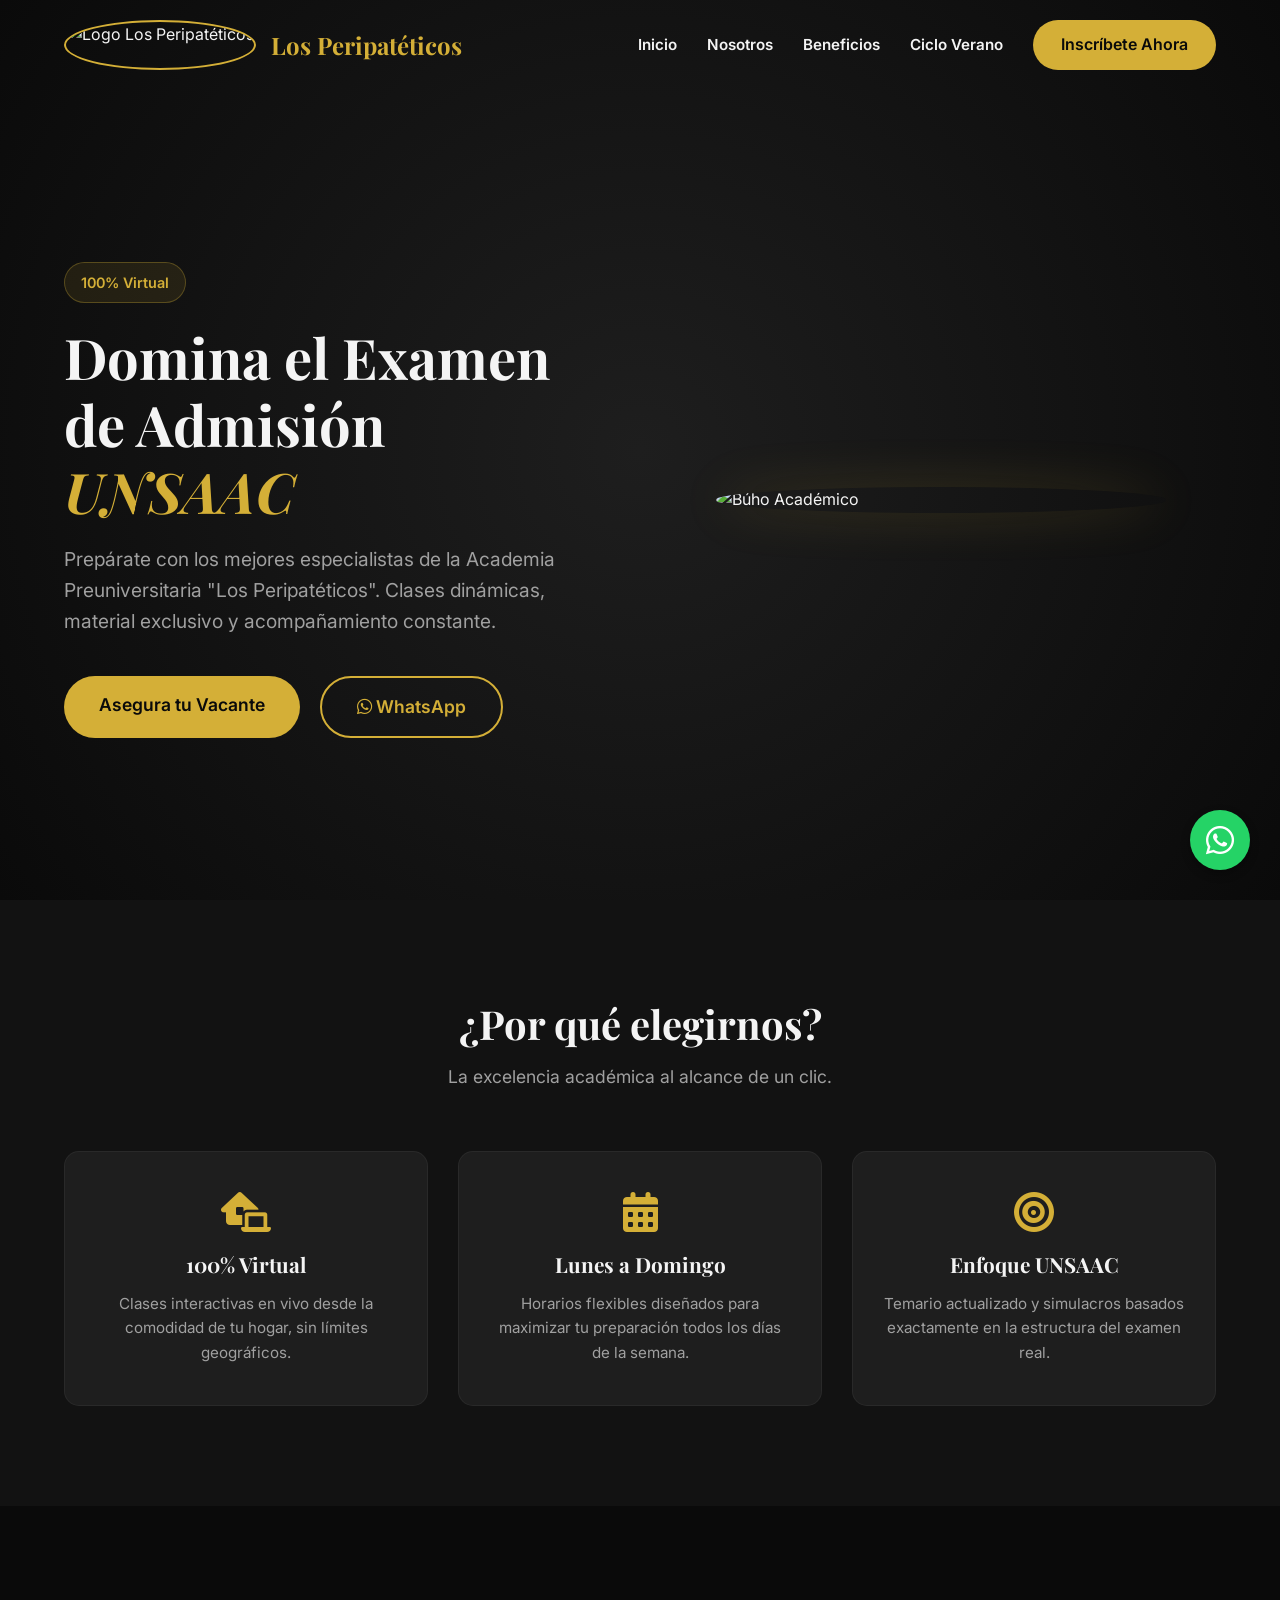
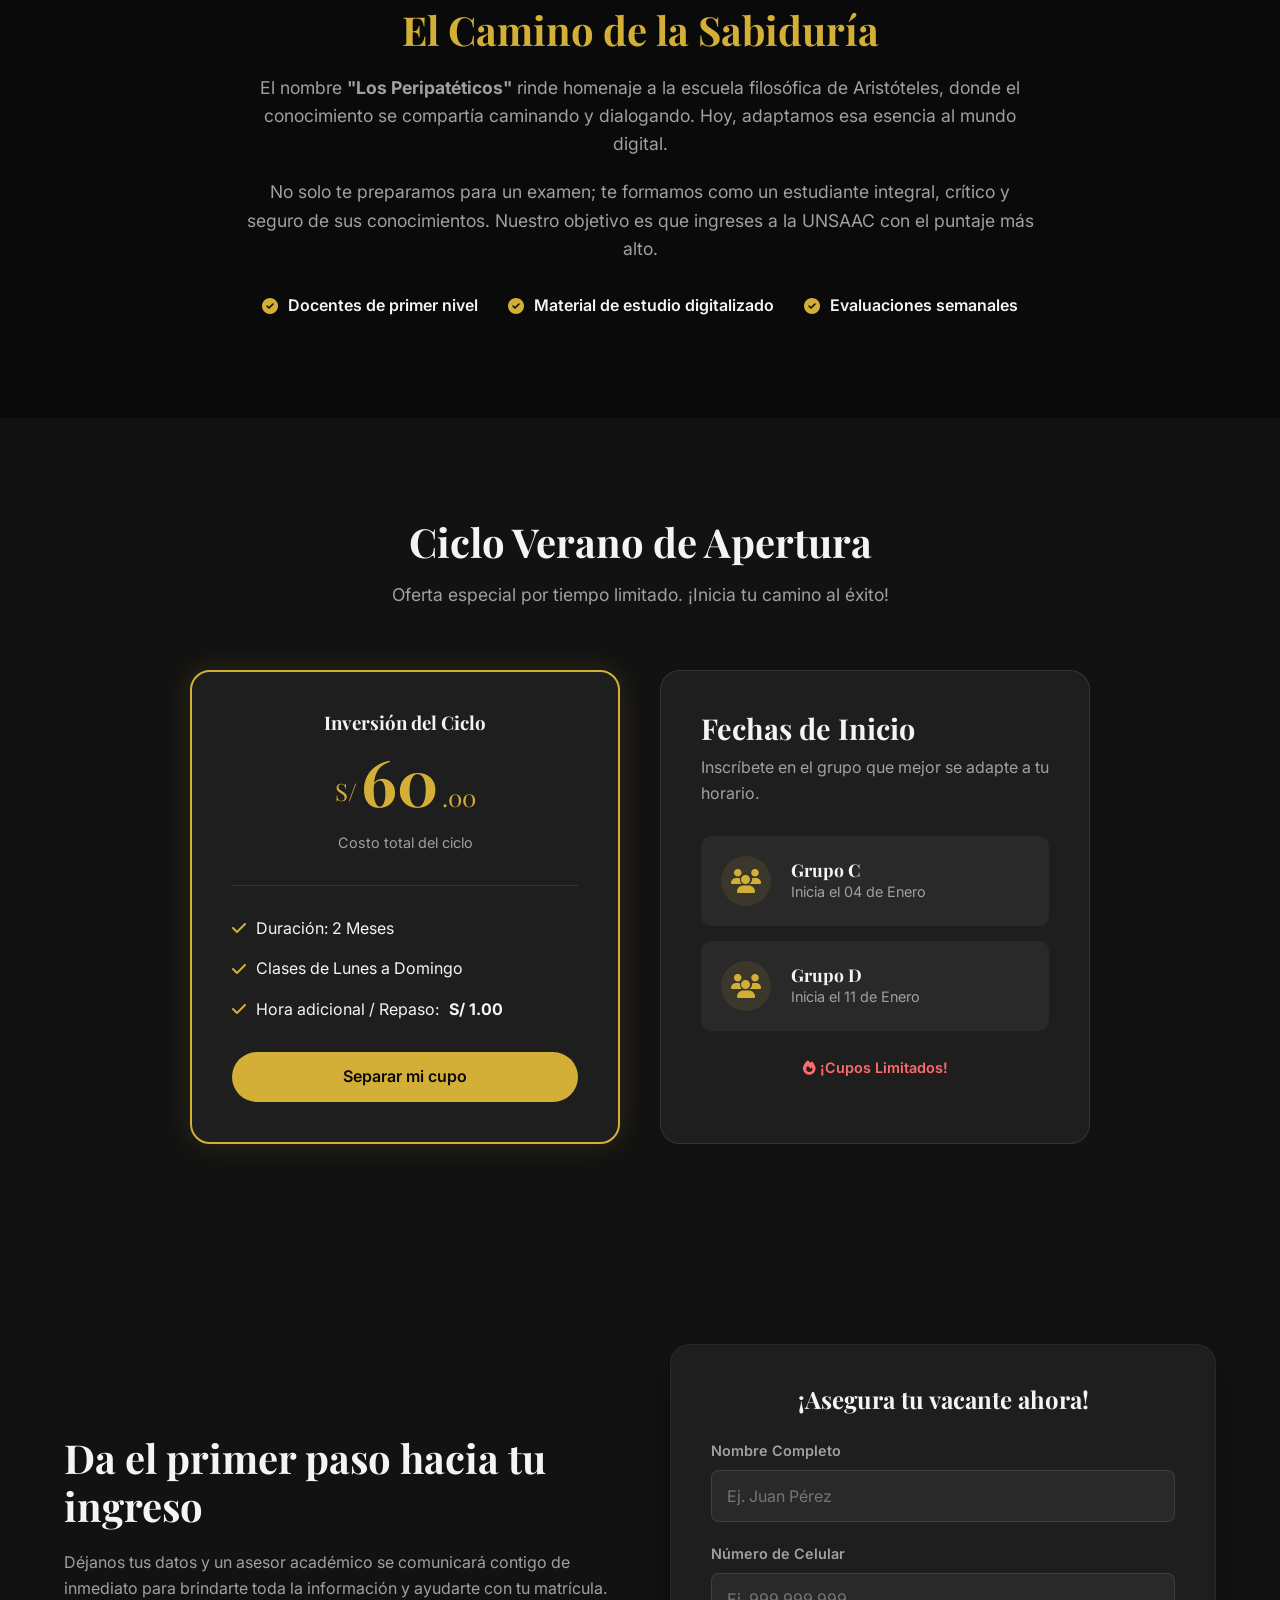
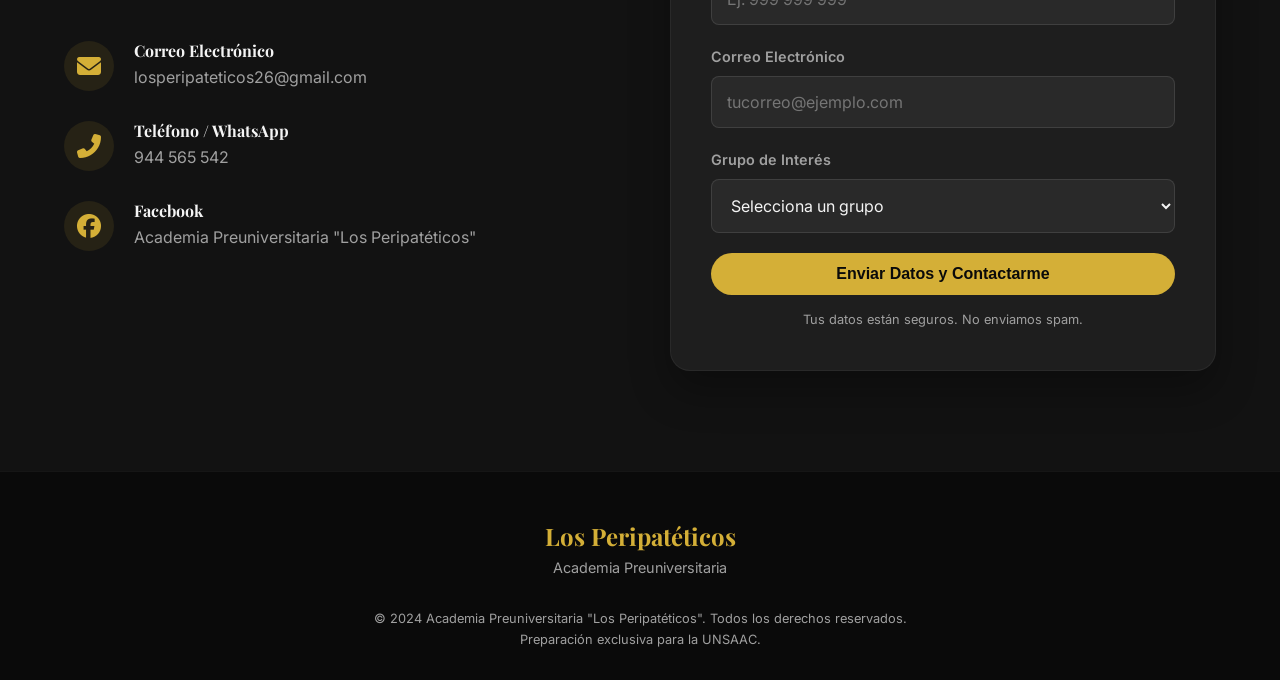
==== LosPeripateticosWeb/index.html @ 6e2efea7 "Add files via upload" ====
<!DOCTYPE html>
<html lang="es">
<head>
    <meta charset="UTF-8">
    <meta name="viewport" content="width=device-width, initial-scale=1.0">
    <title>Academia Los Peripatéticos | Preparación UNSAAC</title>
    <meta name="description" content="Academia preuniversitaria 100% virtual para el examen de admisión UNSAAC. Ciclo verano, clases de lunes a domingo. ¡Asegura tu vacante!">
    <!-- Google Fonts -->
    <link rel="preconnect" href="https://fonts.googleapis.com">
    <link rel="preconnect" href="https://fonts.gstatic.com" crossorigin>
    <link href="https://fonts.googleapis.com/css2?family=Inter:wght@300;400;600&family=Playfair+Display:wght@600;700&display=swap" rel="stylesheet">
    <!-- Font Awesome -->
    <link rel="stylesheet" href="https://cdnjs.cloudflare.com/ajax/libs/font-awesome/6.4.0/css/all.min.css">
    <link rel="stylesheet" href="styles.css">
</head>
<body>

    <!-- Navegación -->
    <header class="navbar" id="navbar">
        <div class="container nav-container">
            <div class="logo">
                <!-- REEMPLAZA 'logo.png' CON EL NOMBRE DE TU IMAGEN -->
                <img src="logo.png" alt="Logo Los Peripatéticos" class="logo-img">
                <span class="logo-text">Los Peripatéticos</span>
            </div>
            <nav class="nav-links">
                <a href="#inicio">Inicio</a>
                <a href="#nosotros">Nosotros</a>
                <a href="#beneficios">Beneficios</a>
                <a href="#ciclo">Ciclo Verano</a>
                <a href="#contacto" class="btn-primary">Inscríbete Ahora</a>
            </nav>
            <div class="menu-toggle" id="mobile-menu">
                <i class="fas fa-bars"></i>
            </div>
        </div>
    </header>

    <!-- Hero Section -->
    <section id="inicio" class="hero">
        <div class="hero-overlay"></div>
        <div class="container hero-content">
            <div class="hero-text">
                <span class="badge">100% Virtual</span>
                <h1>Domina el Examen de Admisión <span class="highlight">UNSAAC</span></h1>
                <p>Prepárate con los mejores especialistas de la Academia Preuniversitaria "Los Peripatéticos". Clases dinámicas, material exclusivo y acompañamiento constante.</p>
                <div class="hero-buttons">
                    <a href="#contacto" class="btn-primary btn-large">Asegura tu Vacante</a>
                    <a href="https://wa.me/51944565542" target="_blank" class="btn-secondary btn-large"><i class="fab fa-whatsapp"></i> WhatsApp</a>
                </div>
            </div>
            <div class="hero-image">
                <!-- REEMPLAZA 'logo.png' CON EL NOMBRE DE TU IMAGEN -->
                <img src="logo.png" alt="Búho Académico" class="floating-logo">
            </div>
        </div>
    </section>

    <!-- Beneficios / Características -->
    <section id="beneficios" class="features">
        <div class="container">
            <div class="section-title">
                <h2>¿Por qué elegirnos?</h2>
                <p>La excelencia académica al alcance de un clic.</p>
            </div>
            <div class="grid-features">
                <div class="feature-card">
                    <i class="fas fa-laptop-house"></i>
                    <h3>100% Virtual</h3>
                    <p>Clases interactivas en vivo desde la comodidad de tu hogar, sin límites geográficos.</p>
                </div>
                <div class="feature-card">
                    <i class="fas fa-calendar-alt"></i>
                    <h3>Lunes a Domingo</h3>
                    <p>Horarios flexibles diseñados para maximizar tu preparación todos los días de la semana.</p>
                </div>
                <div class="feature-card">
                    <i class="fas fa-bullseye"></i>
                    <h3>Enfoque UNSAAC</h3>
                    <p>Temario actualizado y simulacros basados exactamente en la estructura del examen real.</p>
                </div>
            </div>
        </div>
    </section>

    <!-- Nosotros -->
    <section id="nosotros" class="about">
        <div class="container about-container">
            <div class="about-text">
                <h2>El Camino de la Sabiduría</h2>
                <p>El nombre <strong>"Los Peripatéticos"</strong> rinde homenaje a la escuela filosófica de Aristóteles, donde el conocimiento se compartía caminando y dialogando. Hoy, adaptamos esa esencia al mundo digital.</p>
                <p>No solo te preparamos para un examen; te formamos como un estudiante integral, crítico y seguro de sus conocimientos. Nuestro objetivo es que ingreses a la UNSAAC con el puntaje más alto.</p>
                <ul class="about-list">
                    <li><i class="fas fa-check-circle"></i> Docentes de primer nivel</li>
                    <li><i class="fas fa-check-circle"></i> Material de estudio digitalizado</li>
                    <li><i class="fas fa-check-circle"></i> Evaluaciones semanales</li>
                </ul>
            </div>
        </div>
    </section>

    <!-- Información del Ciclo y Precios -->
    <section id="ciclo" class="pricing">
        <div class="container">
            <div class="section-title text-light">
                <h2>Ciclo Verano de Apertura</h2>
                <p>Oferta especial por tiempo limitado. ¡Inicia tu camino al éxito!</p>
            </div>
            
            <div class="pricing-grid">
                <!-- Tarjeta de Precio -->
                <div class="price-card highlight-card">
                    <div class="card-header">
                        <h3>Inversión del Ciclo</h3>
                        <div class="price">
                            <span class="currency">S/</span>
                            <span class="amount">60</span>
                            <span class="cents">.00</span>
                        </div>
                        <p class="price-note">Costo total del ciclo</p>
                    </div>
                    <ul class="card-features">
                        <li><i class="fas fa-check"></i> Duración: 2 Meses</li>
                        <li><i class="fas fa-check"></i> Clases de Lunes a Domingo</li>
                        <li><i class="fas fa-check"></i> Hora adicional / Repaso: <strong>S/ 1.00</strong></li>
                    </ul>
                    <a href="#contacto" class="btn-primary btn-full">Separar mi cupo</a>
                </div>

                <!-- Tarjeta de Fechas -->
                <div class="dates-card">
                    <h3>Fechas de Inicio</h3>
                    <p>Inscríbete en el grupo que mejor se adapte a tu horario.</p>
                    
                    <div class="date-item">
                        <div class="date-icon"><i class="fas fa-users"></i></div>
                        <div class="date-info">
                            <h4>Grupo C</h4>
                            <p>Inicia el 04 de Enero</p>
                        </div>
                    </div>

                    <div class="date-item">
                        <div class="date-icon"><i class="fas fa-users"></i></div>
                        <div class="date-info">
                            <h4>Grupo D</h4>
                            <p>Inicia el 11 de Enero</p>
                        </div>
                    </div>
                    <div class="urgency-badge"><i class="fas fa-fire"></i> ¡Cupos Limitados!</div>
                </div>
            </div>
        </div>
    </section>

    <!-- Formulario de Contacto -->
    <section id="contacto" class="contact">
        <div class="container contact-container">
            <div class="contact-info">
                <h2>Da el primer paso hacia tu ingreso</h2>
                <p>Déjanos tus datos y un asesor académico se comunicará contigo de inmediato para brindarte toda la información y ayudarte con tu matrícula.</p>
                
                <div class="info-item">
                    <i class="fas fa-envelope"></i>
                    <div>
                        <h4>Correo Electrónico</h4>
                        <a href="mailto:losperipateticos26@gmail.com">losperipateticos26@gmail.com</a>
                    </div>
                </div>
                <div class="info-item">
                    <i class="fas fa-phone-alt"></i>
                    <div>
                        <h4>Teléfono / WhatsApp</h4>
                        <a href="tel:+51944565542">944 565 542</a>
                    </div>
                </div>
                <div class="info-item">
                    <i class="fab fa-facebook"></i>
                    <div>
                        <h4>Facebook</h4>
                        <a href="#" target="_blank">Academia Preuniversitaria "Los Peripatéticos"</a>
                    </div>
                </div>
            </div>

            <div class="contact-form-wrapper">
                <form id="leadForm" class="contact-form">
                    <h3>¡Asegura tu vacante ahora!</h3>
                    <div class="input-group">
                        <label for="name">Nombre Completo</label>
                        <input type="text" id="name" name="name" required placeholder="Ej. Juan Pérez">
                    </div>
                    <div class="input-group">
                        <label for="phone">Número de Celular</label>
                        <input type="tel" id="phone" name="phone" required placeholder="Ej. 999 999 999">
                    </div>
                    <div class="input-group">
                        <label for="email">Correo Electrónico</label>
                        <input type="email" id="email" name="email" required placeholder="tucorreo@ejemplo.com">
                    </div>
                    <div class="input-group">
                        <label for="group">Grupo de Interés</label>
                        <select id="group" name="group" required>
                            <option value="" disabled selected>Selecciona un grupo</option>
                            <option value="Grupo C - 4 de Enero">Grupo C (Inicia 4 de Enero)</option>
                            <option value="Grupo D - 11 de Enero">Grupo D (Inicia 11 de Enero)</option>
                        </select>
                    </div>
                    <button type="submit" class="btn-primary btn-full">Enviar Datos y Contactarme</button>
                    <p class="form-disclaimer">Tus datos están seguros. No enviamos spam.</p>
                </form>
                <div id="formMessage" class="form-message"></div>
            </div>
        </div>
    </section>

    <!-- Footer -->
    <footer>
        <div class="container footer-content">
            <div class="footer-logo">
                <h3>Los Peripatéticos</h3>
                <p>Academia Preuniversitaria</p>
            </div>
            <div class="footer-bottom">
                <p>&copy; 2024 Academia Preuniversitaria "Los Peripatéticos". Todos los derechos reservados.</p>
                <p>Preparación exclusiva para la UNSAAC.</p>
            </div>
        </div>
    </footer>

    <!-- Botón flotante de WhatsApp -->
    <a href="https://wa.me/51944565542" class="whatsapp-float" target="_blank">
        <i class="fab fa-whatsapp"></i>
    </a>

    <script src="script.js"></script>
</body>
</html>
---- LosPeripateticosWeb/styles.css ----
/* =========================================
   VARIABLES Y RESET
   ========================================= */
:root {
    --bg-dark: #121212;
    --bg-darker: #0a0a0a;
    --primary-gold: #D4AF37;
    --primary-gold-hover: #b5952f;
    --text-light: #f4f4f4;
    --text-muted: #a0a0a0;
    --card-bg: #1e1e1e;
    --font-heading: 'Playfair Display', serif;
    --font-body: 'Inter', sans-serif;
    --transition: all 0.3s ease;
}

* {
    margin: 0;
    padding: 0;
    box-sizing: border-box;
}

html {
    scroll-behavior: smooth;
}

body {
    font-family: var(--font-body);
    background-color: var(--bg-dark);
    color: var(--text-light);
    line-height: 1.6;
    overflow-x: hidden;
}

h1, h2, h3, h4 {
    font-family: var(--font-heading);
    font-weight: 700;
    line-height: 1.2;
}

a {
    text-decoration: none;
    color: inherit;
}

.container {
    width: 90%;
    max-width: 1200px;
    margin: 0 auto;
}

/* =========================================
   BOTONES
   ========================================= */
.btn-primary, .btn-secondary {
    display: inline-block;
    padding: 12px 28px;
    border-radius: 50px;
    font-weight: 600;
    font-size: 1rem;
    transition: var(--transition);
    cursor: pointer;
    text-align: center;
    border: none;
}

.btn-primary {
    background-color: var(--primary-gold);
    color: var(--bg-darker);
}

.btn-primary:hover {
    background-color: var(--primary-gold-hover);
    transform: translateY(-2px);
    box-shadow: 0 10px 20px rgba(212, 175, 55, 0.2);
}

.btn-secondary {
    background-color: transparent;
    color: var(--primary-gold);
    border: 2px solid var(--primary-gold);
}

.btn-secondary:hover {
    background-color: var(--primary-gold);
    color: var(--bg-darker);
}

.btn-large {
    padding: 15px 35px;
    font-size: 1.1rem;
}

.btn-full {
    width: 100%;
    display: block;
}

/* =========================================
   NAVEGACIÓN
   ========================================= */
.navbar {
    position: fixed;
    top: 0;
    left: 0;
    width: 100%;
    padding: 20px 0;
    z-index: 1000;
    transition: var(--transition);
    background: transparent;
}

.navbar.scrolled {
    background: rgba(18, 18, 18, 0.95);
    backdrop-filter: blur(10px);
    padding: 15px 0;
    border-bottom: 1px solid rgba(212, 175, 55, 0.2);
}

.nav-container {
    display: flex;
    justify-content: space-between;
    align-items: center;
}

.logo {
    display: flex;
    align-items: center;
    gap: 15px;
}

.logo-img {
    height: 50px;
    width: auto;
    border-radius: 50%;
    border: 2px solid var(--primary-gold);
}

.logo-text {
    font-family: var(--font-heading);
    font-size: 1.5rem;
    color: var(--primary-gold);
    font-weight: 700;
}

.nav-links {
    display: flex;
    align-items: center;
    gap: 30px;
}

.nav-links a:not(.btn-primary) {
    font-weight: 600;
    font-size: 0.95rem;
    transition: var(--transition);
}

.nav-links a:not(.btn-primary):hover {
    color: var(--primary-gold);
}

.menu-toggle {
    display: none;
    font-size: 1.5rem;
    cursor: pointer;
    color: var(--primary-gold);
}

/* =========================================
   HERO SECTION
   ========================================= */
.hero {
    min-height: 100vh;
    display: flex;
    align-items: center;
    position: relative;
    padding-top: 100px;
    background: radial-gradient(circle at center, #1e1e1e 0%, var(--bg-darker) 100%);
    overflow: hidden;
}

.hero-content {
    display: grid;
    grid-template-columns: 1fr 1fr;
    gap: 50px;
    align-items: center;
    z-index: 2;
}

.badge {
    background: rgba(212, 175, 55, 0.1);
    color: var(--primary-gold);
    padding: 8px 16px;
    border-radius: 50px;
    font-size: 0.9rem;
    font-weight: 600;
    border: 1px solid rgba(212, 175, 55, 0.3);
    display: inline-block;
    margin-bottom: 20px;
}

.hero-text h1 {
    font-size: 3.5rem;
    margin-bottom: 20px;
}

.hero-text .highlight {
    color: var(--primary-gold);
    font-style: italic;
}

.hero-text p {
    font-size: 1.2rem;
    color: var(--text-muted);
    margin-bottom: 40px;
    max-width: 90%;
}

.hero-buttons {
    display: flex;
    gap: 20px;
}

.hero-image {
    display: flex;
    justify-content: center;
    align-items: center;
}

.floating-logo {
    width: 100%;
    max-width: 450px;
    border-radius: 50%;
    box-shadow: 0 0 50px rgba(212, 175, 55, 0.2);
    animation: float 6s ease-in-out infinite;
}

@keyframes float {
    0% { transform: translateY(0px); }
    50% { transform: translateY(-20px); }
    100% { transform: translateY(0px); }
}

/* =========================================
   BENEFICIOS
   ========================================= */
.features {
    padding: 100px 0;
    background-color: var(--bg-dark);
}

.section-title {
    text-align: center;
    margin-bottom: 60px;
}

.section-title h2 {
    font-size: 2.5rem;
    margin-bottom: 15px;
}

.section-title p {
    color: var(--text-muted);
    font-size: 1.1rem;
}

.grid-features {
    display: grid;
    grid-template-columns: repeat(3, 1fr);
    gap: 30px;
}

.feature-card {
    background: var(--card-bg);
    padding: 40px 30px;
    border-radius: 15px;
    text-align: center;
    border: 1px solid rgba(255, 255, 255, 0.05);
    transition: var(--transition);
}

.feature-card:hover {
    transform: translateY(-10px);
    border-color: rgba(212, 175, 55, 0.5);
    box-shadow: 0 15px 30px rgba(0, 0, 0, 0.5);
}

.feature-card i {
    font-size: 2.5rem;
    color: var(--primary-gold);
    margin-bottom: 20px;
}

.feature-card h3 {
    font-size: 1.3rem;
    margin-bottom: 15px;
}

.feature-card p {
    color: var(--text-muted);
    font-size: 0.95rem;
}

/* =========================================
   NOSOTROS
   ========================================= */
.about {
    padding: 100px 0;
    background-color: var(--bg-darker);
}

.about-container {
    max-width: 800px;
    text-align: center;
}

.about h2 {
    font-size: 2.5rem;
    margin-bottom: 20px;
    color: var(--primary-gold);
}

.about p {
    font-size: 1.1rem;
    color: var(--text-muted);
    margin-bottom: 20px;
}

.about-list {
    list-style: none;
    display: flex;
    justify-content: center;
    gap: 30px;
    margin-top: 30px;
}

.about-list li {
    display: flex;
    align-items: center;
    gap: 10px;
    font-weight: 600;
}

.about-list i {
    color: var(--primary-gold);
}

/* =========================================
   PRECIOS Y FECHAS
   ========================================= */
.pricing {
    padding: 100px 0;
    background: linear-gradient(rgba(18,18,18,0.9), rgba(18,18,18,0.9)), url('https://images.unsplash.com/photo-1523289333742-be1143f6b766?ixlib=rb-4.0.3&auto=format&fit=crop&w=1920&q=80') center/cover;
}

.text-light h2 {
    color: var(--text-light);
}

.pricing-grid {
    display: grid;
    grid-template-columns: 1fr 1fr;
    gap: 40px;
    max-width: 900px;
    margin: 0 auto;
}

.price-card, .dates-card {
    background: var(--card-bg);
    border-radius: 20px;
    padding: 40px;
    border: 1px solid rgba(255, 255, 255, 0.1);
    position: relative;
}

.highlight-card {
    border: 2px solid var(--primary-gold);
    box-shadow: 0 0 30px rgba(212, 175, 55, 0.15);
}

.card-header {
    text-align: center;
    border-bottom: 1px solid rgba(255, 255, 255, 0.1);
    padding-bottom: 30px;
    margin-bottom: 30px;
}

.price {
    font-family: var(--font-heading);
    color: var(--primary-gold);
    margin: 15px 0;
}

.currency {
    font-size: 1.5rem;
    vertical-align: super;
}

.amount {
    font-size: 4rem;
    font-weight: 700;
    line-height: 1;
}

.cents {
    font-size: 1.5rem;
}

.price-note {
    color: var(--text-muted);
    font-size: 0.9rem;
}

.card-features {
    list-style: none;
    margin-bottom: 30px;
}

.card-features li {
    margin-bottom: 15px;
    display: flex;
    align-items: center;
    gap: 10px;
}

.card-features i {
    color: var(--primary-gold);
}

.dates-card h3 {
    font-size: 1.8rem;
    margin-bottom: 10px;
}

.dates-card > p {
    color: var(--text-muted);
    margin-bottom: 30px;
}

.date-item {
    display: flex;
    align-items: center;
    gap: 20px;
    background: rgba(255, 255, 255, 0.05);
    padding: 20px;
    border-radius: 10px;
    margin-bottom: 15px;
    transition: var(--transition);
}

.date-item:hover {
    background: rgba(212, 175, 55, 0.1);
}

.date-icon {
    font-size: 1.5rem;
    color: var(--primary-gold);
    background: rgba(212, 175, 55, 0.1);
    width: 50px;
    height: 50px;
    display: flex;
    align-items: center;
    justify-content: center;
    border-radius: 50%;
}

.date-info h4 {
    font-size: 1.1rem;
}

.date-info p {
    color: var(--text-muted);
    font-size: 0.9rem;
}

.urgency-badge {
    text-align: center;
    margin-top: 25px;
    color: #ff6b6b;
    font-weight: 600;
    font-size: 0.9rem;
}

/* =========================================
   CONTACTO Y FORMULARIO
   ========================================= */
.contact {
    padding: 100px 0;
    background-color: var(--bg-dark);
}

.contact-container {
    display: grid;
    grid-template-columns: 1fr 1fr;
    gap: 60px;
    align-items: center;
}

.contact-info h2 {
    font-size: 2.5rem;
    margin-bottom: 20px;
}

.contact-info > p {
    color: var(--text-muted);
    margin-bottom: 40px;
}

.info-item {
    display: flex;
    align-items: flex-start;
    gap: 20px;
    margin-bottom: 30px;
}

.info-item i {
    font-size: 1.5rem;
    color: var(--primary-gold);
    background: rgba(212, 175, 55, 0.1);
    width: 50px;
    height: 50px;
    display: flex;
    align-items: center;
    justify-content: center;
    border-radius: 50%;
    flex-shrink: 0;
}

.info-item h4 {
    font-size: 1rem;
    margin-bottom: 5px;
}

.info-item a, .info-item p {
    color: var(--text-muted);
    transition: var(--transition);
}

.info-item a:hover {
    color: var(--primary-gold);
}

.contact-form-wrapper {
    background: var(--card-bg);
    padding: 40px;
    border-radius: 20px;
    border: 1px solid rgba(255, 255, 255, 0.05);
    box-shadow: 0 20px 40px rgba(0, 0, 0, 0.3);
}

.contact-form h3 {
    font-size: 1.5rem;
    margin-bottom: 25px;
    text-align: center;
}

.input-group {
    margin-bottom: 20px;
}

.input-group label {
    display: block;
    margin-bottom: 8px;
    font-size: 0.9rem;
    font-weight: 600;
    color: var(--text-muted);
}

.input-group input, .input-group select {
    width: 100%;
    padding: 15px;
    background: rgba(255, 255, 255, 0.05);
    border: 1px solid rgba(255, 255, 255, 0.1);
    border-radius: 8px;
    color: var(--text-light);
    font-family: var(--font-body);
    font-size: 1rem;
    transition: var(--transition);
}

.input-group input:focus, .input-group select:focus {
    outline: none;
    border-color: var(--primary-gold);
    background: rgba(212, 175, 55, 0.05);
}

.input-group select option {
    background: var(--bg-dark);
    color: var(--text-light);
}

.form-disclaimer {
    text-align: center;
    font-size: 0.8rem;
    color: var(--text-muted);
    margin-top: 15px;
}

.form-message {
    margin-top: 20px;
    text-align: center;
    font-weight: 600;
    display: none;
}

.form-message.success {
    color: #4caf50;
    display: block;
}

/* =========================================
   FOOTER
   ========================================= */
footer {
    background-color: var(--bg-darker);
    padding: 50px 0 30px;
    border-top: 1px solid rgba(255, 255, 255, 0.05);
}

.footer-content {
    text-align: center;
}

.footer-logo h3 {
    color: var(--primary-gold);
    font-size: 1.5rem;
    margin-bottom: 5px;
}

.footer-logo p {
    color: var(--text-muted);
    font-size: 0.9rem;
    margin-bottom: 30px;
}

.footer-bottom p {
    color: var(--text-muted);
    font-size: 0.8rem;
}

/* =========================================
   BOTÓN FLOTANTE WHATSAPP
   ========================================= */
.whatsapp-float {
    position: fixed;
    bottom: 30px;
    right: 30px;
    background-color: #25d366;
    color: white;
    width: 60px;
    height: 60px;
    border-radius: 50%;
    display: flex;
    justify-content: center;
    align-items: center;
    font-size: 2rem;
    box-shadow: 0 4px 10px rgba(0, 0, 0, 0.3);
    z-index: 1000;
    transition: var(--transition);
}

.whatsapp-float:hover {
    transform: scale(1.1);
    background-color: #128c7e;
    color: white;
}

/* =========================================
   RESPONSIVE DESIGN
   ========================================= */
@media (max-width: 992px) {
    .hero-content, .contact-container {
        grid-template-columns: 1fr;
        text-align: center;
    }

    .hero-text p, .about-container {
        margin: 0 auto 30px;
    }

    .hero-buttons, .about-list {
        justify-content: center;
    }

    .hero-text h1 {
        font-size: 2.8rem;
    }

    .hero-image {
        display: none; /* Ocultar en móviles para priorizar texto */
    }

    .pricing-grid {
        grid-template-columns: 1fr;
    }

    .grid-features {
        grid-template-columns: 1fr;
    }
}

@media (max-width: 768px) {
    .nav-links {
        display: none;
        flex-direction: column;
        position: absolute;
        top: 100%;
        left: 0;
        width: 100%;
        background: var(--bg-dark);
        padding: 20px;
        border-bottom: 1px solid rgba(212, 175, 55, 0.2);
    }

    .nav-links.active {
        display: flex;
    }

    .menu-toggle {
        display: block;
    }

    .hero-text h1 {
        font-size: 2.2rem;
    }

    .hero-buttons {
        flex-direction: column;
    }

    .about-list {
        flex-direction: column;
        gap: 15px;
    }
}
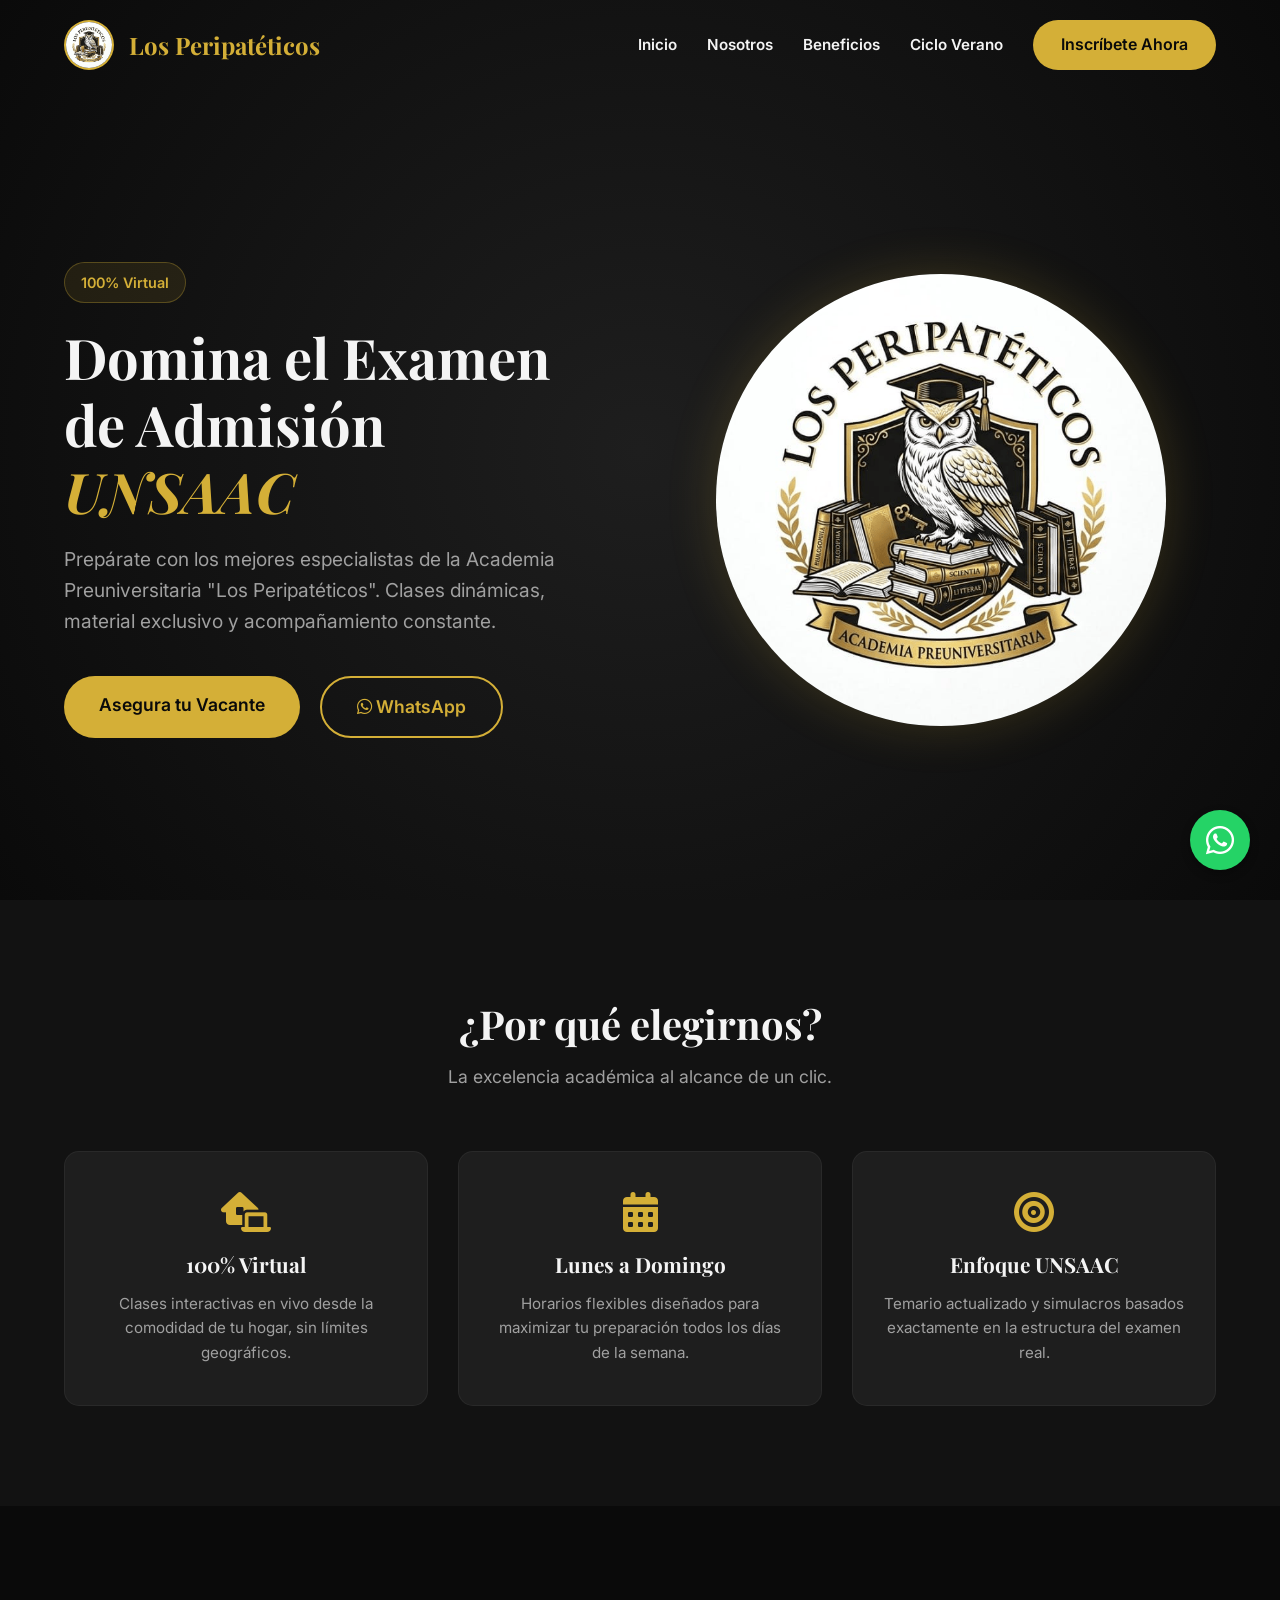
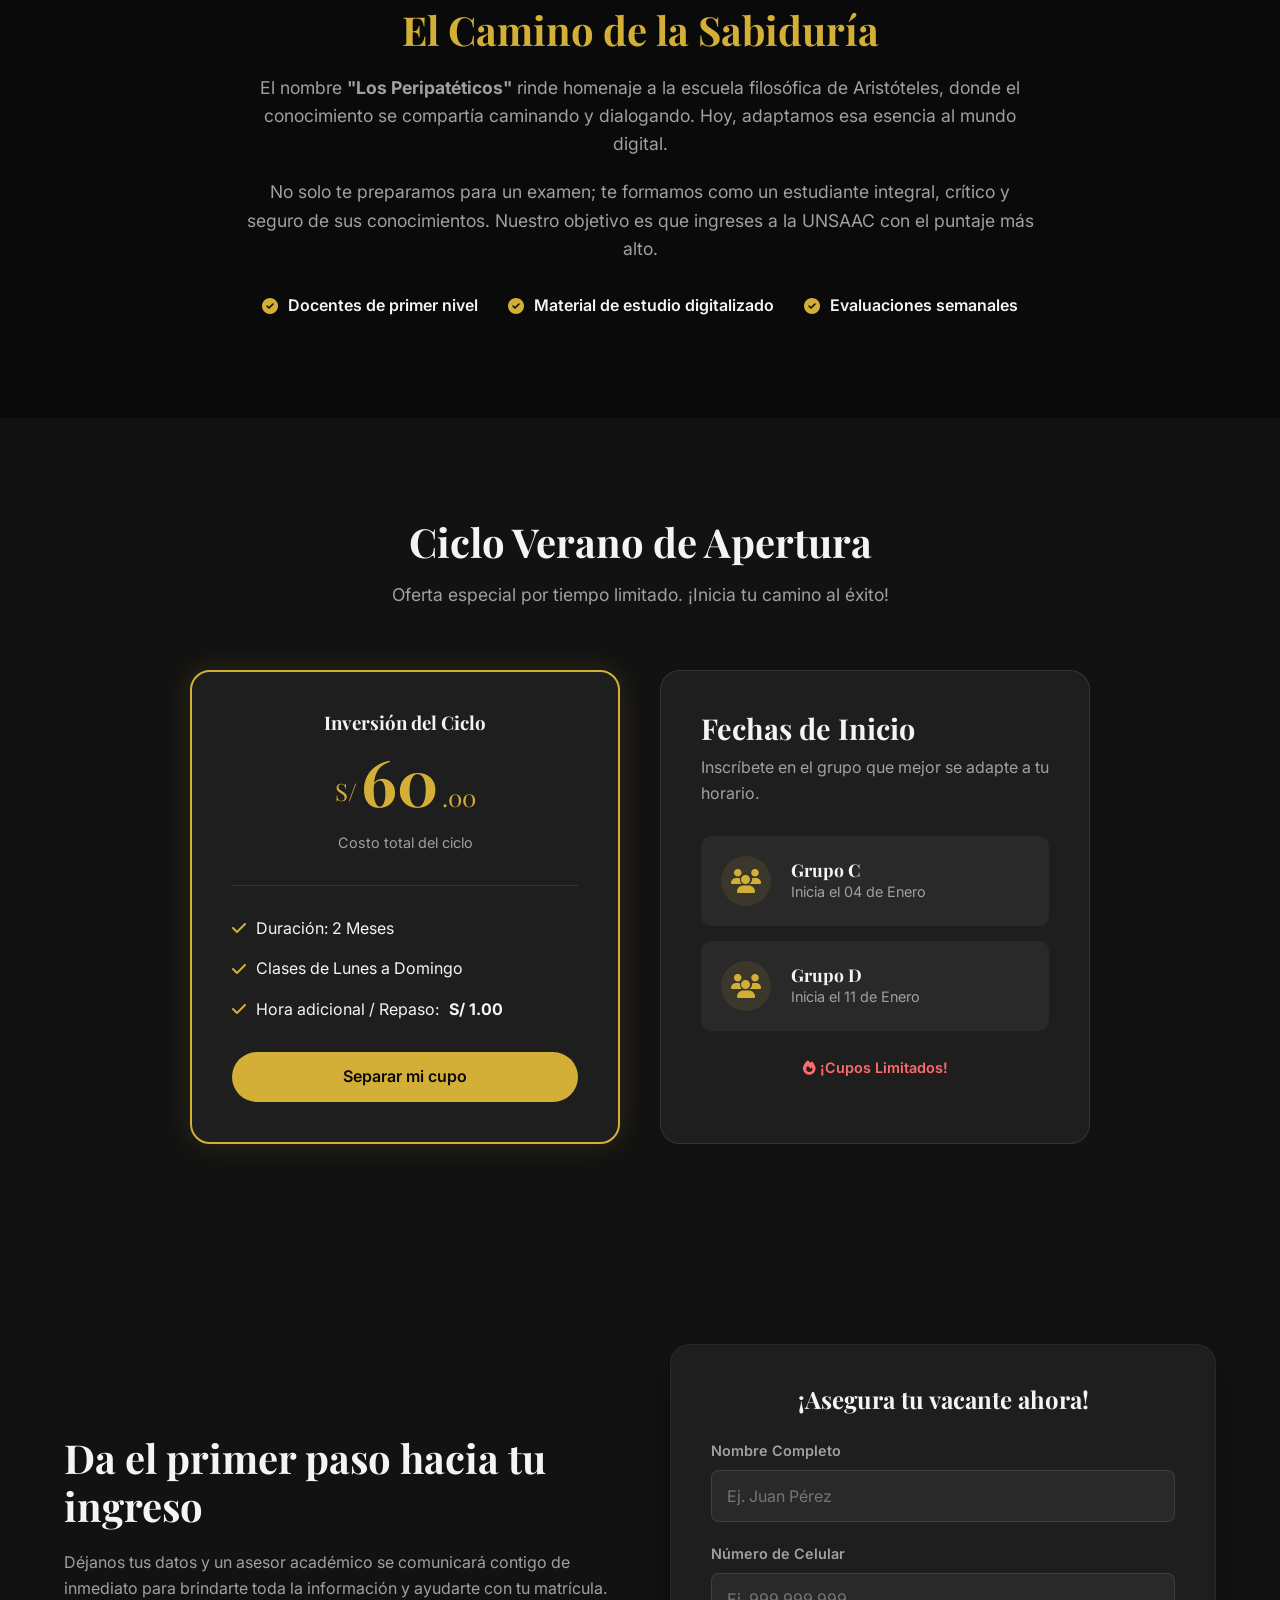
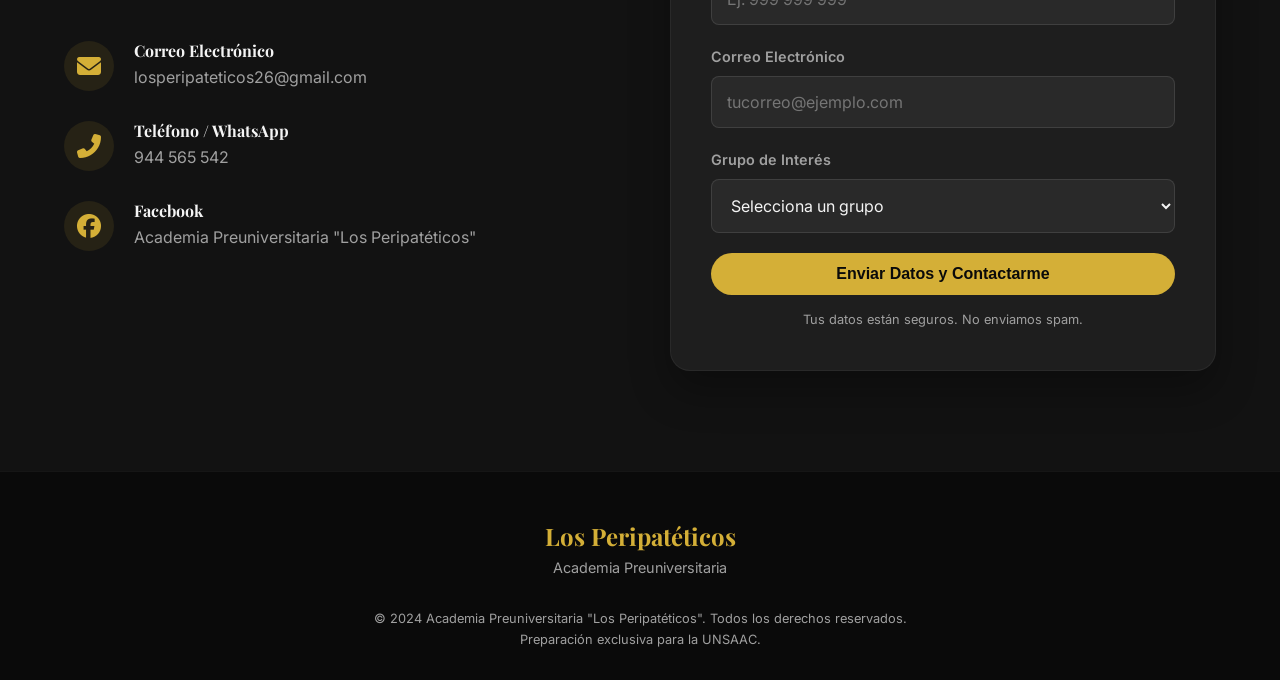
==== commit e019cacb: "Update index.html" ====
--- a/LosPeripateticosWeb/index.html
+++ b/LosPeripateticosWeb/index.html
@@ -20,7 +20,7 @@
         <div class="container nav-container">
             <div class="logo">
                 <!-- REEMPLAZA 'logo.png' CON EL NOMBRE DE TU IMAGEN -->
-                <img src="logo.png" alt="Logo Los Peripatéticos" class="logo-img">
+                <img src="logo.png.png" alt="Logo Los Peripatéticos" class="logo-img">
                 <span class="logo-text">Los Peripatéticos</span>
             </div>
             <nav class="nav-links">
@@ -51,7 +51,7 @@
             </div>
             <div class="hero-image">
                 <!-- REEMPLAZA 'logo.png' CON EL NOMBRE DE TU IMAGEN -->
-                <img src="logo.png" alt="Búho Académico" class="floating-logo">
+                <img src="logo.png.png" alt="Búho Académico" class="floating-logo">
             </div>
         </div>
     </section>
@@ -235,4 +235,4 @@
 
     <script src="script.js"></script>
 </body>
-</html>+</html>
